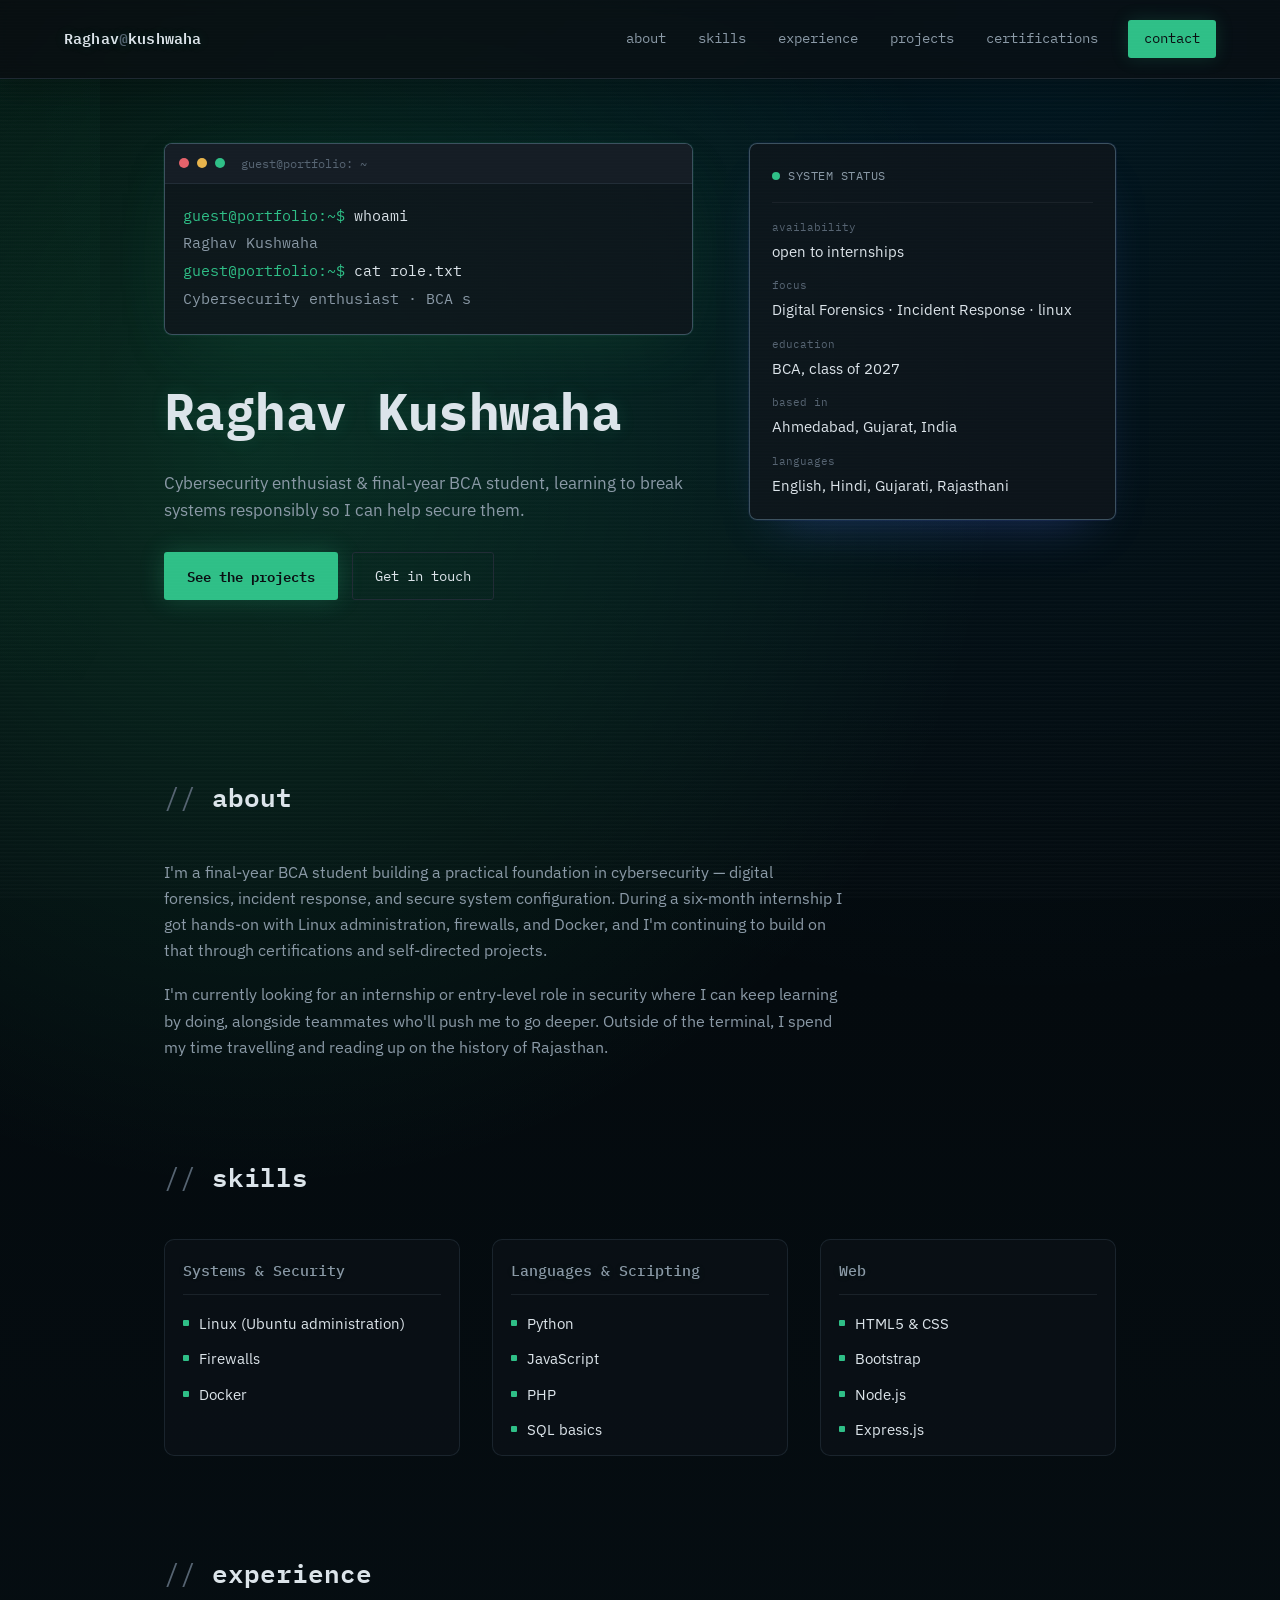
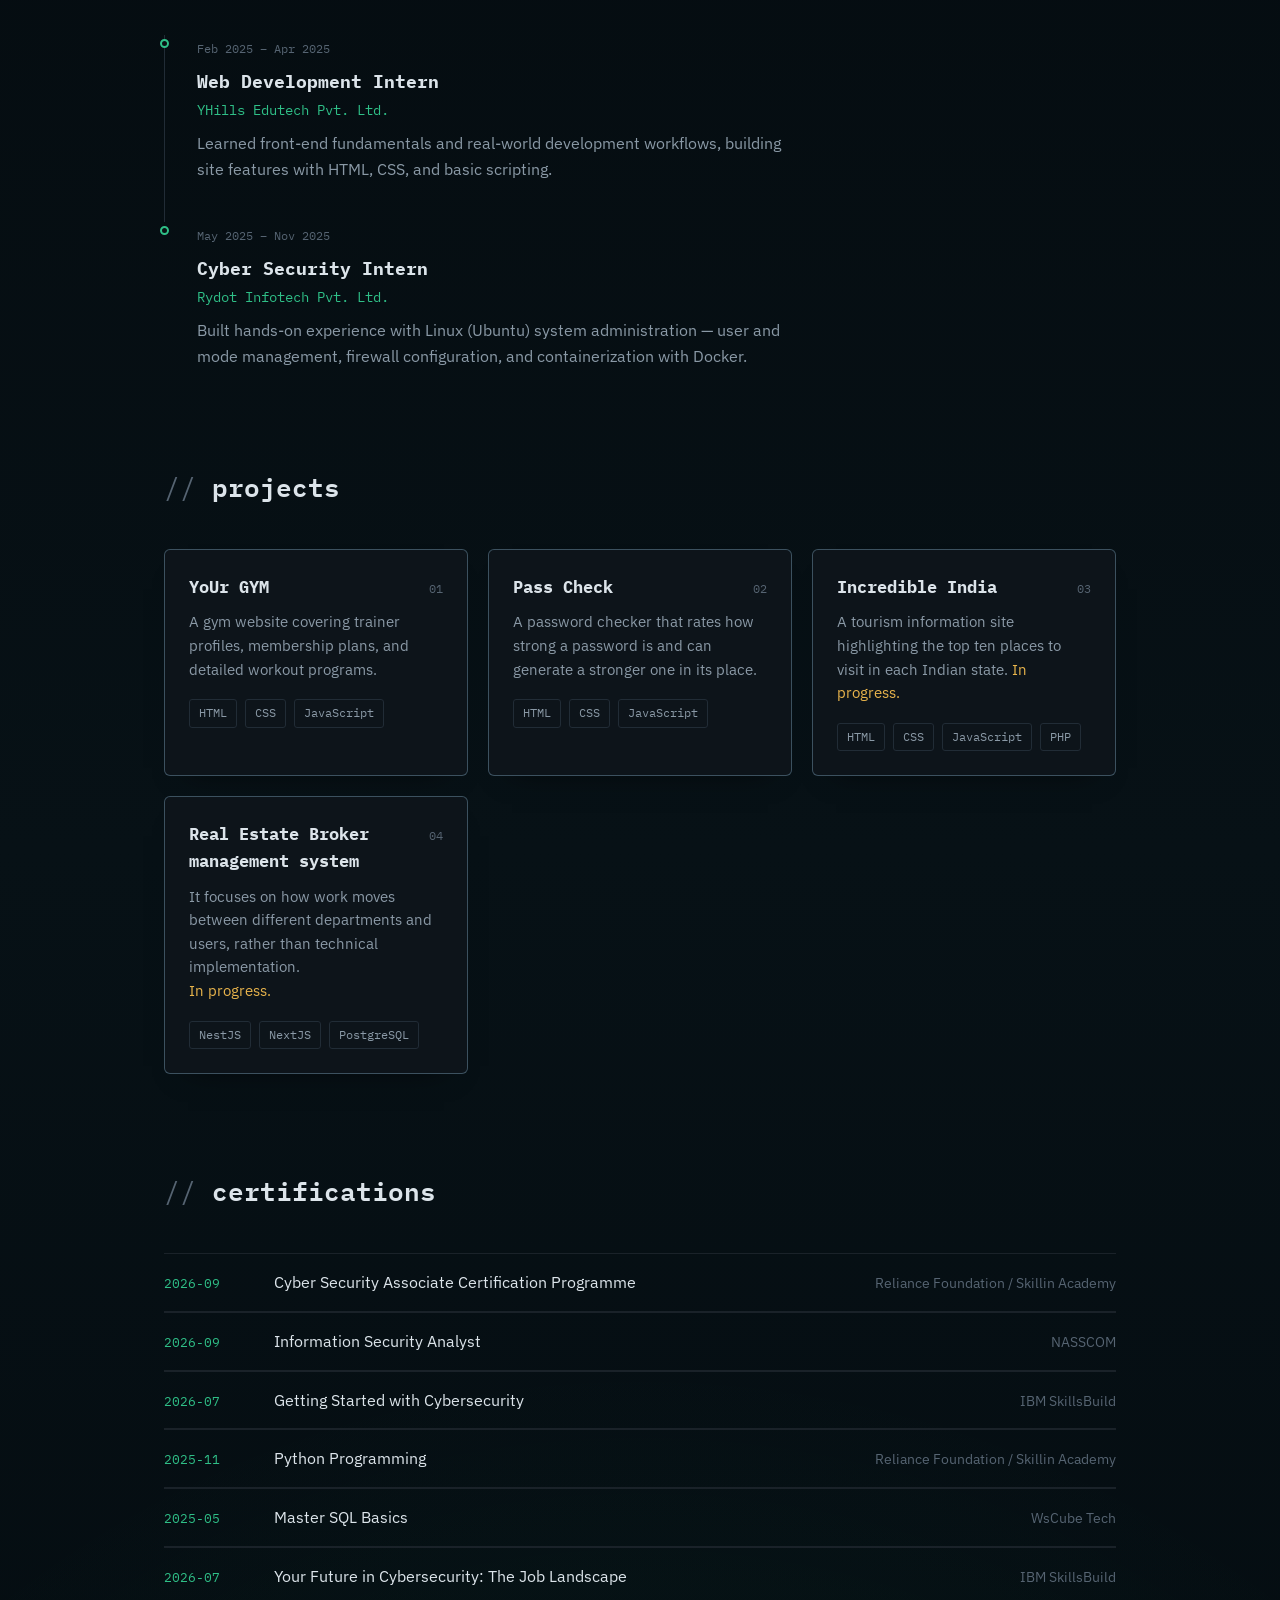
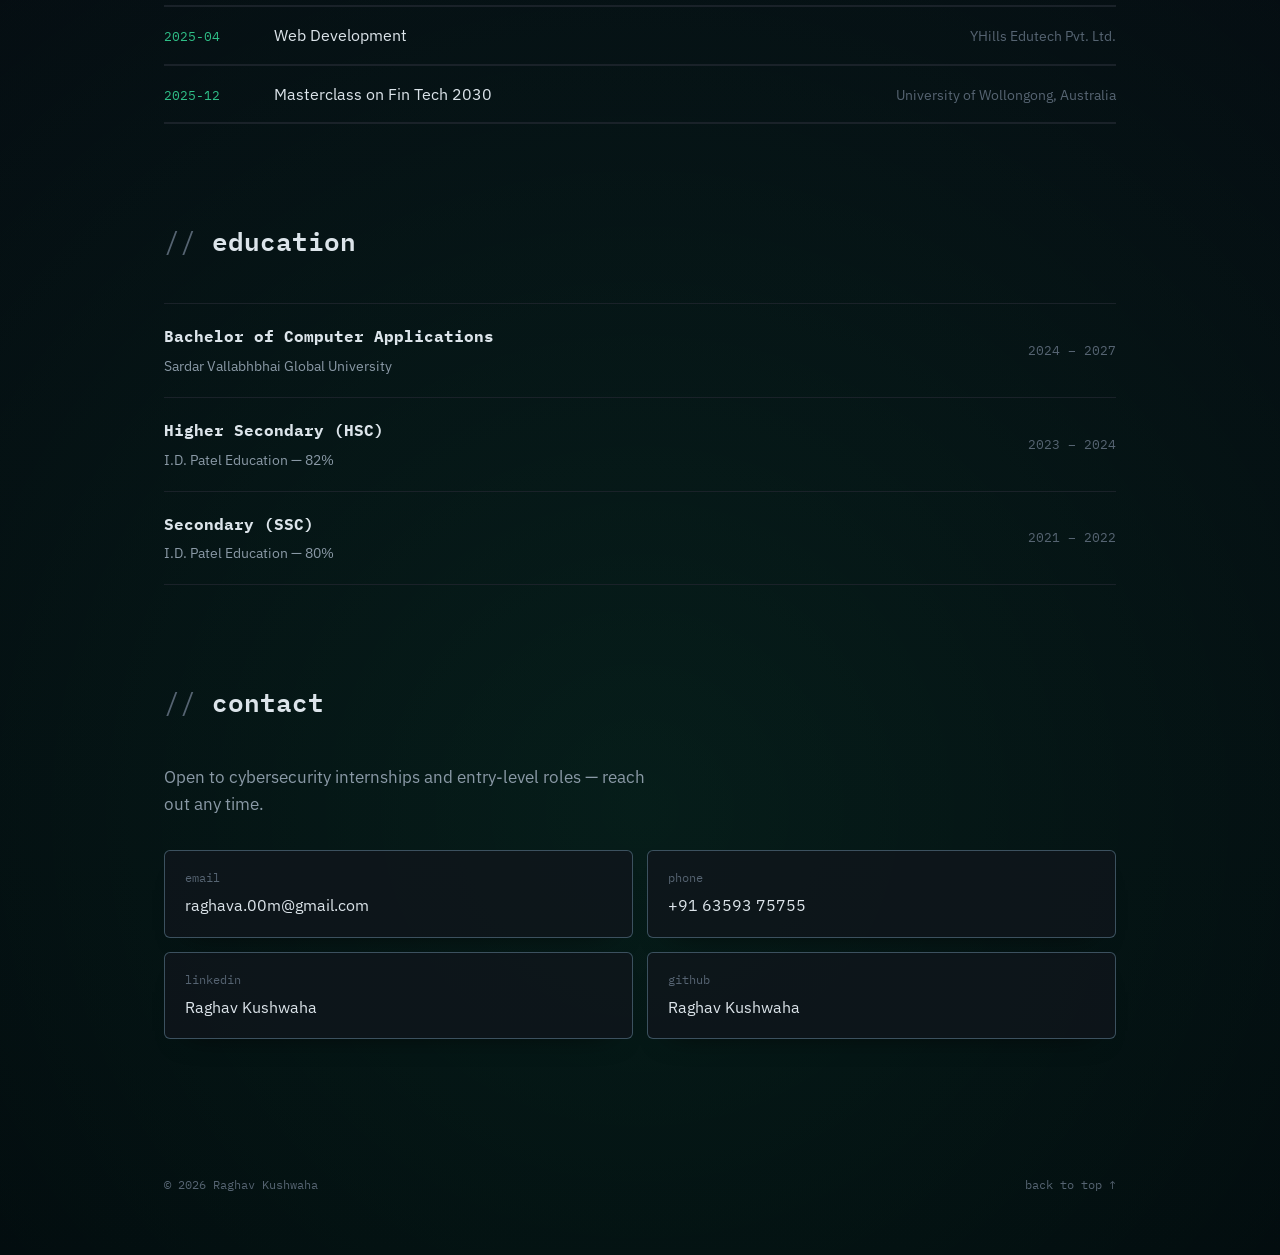
==== index.html @ d6822f8e "Initial portfolio  upload" ====
<!DOCTYPE html>
<html lang="en">

<head>
  <meta charset="UTF-8">
  <meta name="viewport" content="width=device-width, initial-scale=1.0">
  <title>Raghav Kushwaha — Cybersecurity Enthusiast</title>
  <meta name="description"
    content="Portfolio of Raghav Kushwaha, final-year BCA student focused on ethical hacking and security testing.">
  <link rel="preconnect" href="https://fonts.googleapis.com">
  <link
    href="https://fonts.googleapis.com/css2?family=IBM+Plex+Mono:wght@400;500;600;700&family=IBM+Plex+Sans:wght@400;500;600;700&display=swap"
    rel="stylesheet">
  <link rel="stylesheet" href="style.css">
</head>

<body>

  <div class="grain" aria-hidden="true"></div>

  <header class="nav" id="top">
    <a class="nav__mark" href="#">Raghav<span class="dim">@</span>kushwaha</a>
    <nav class="nav__links">
      <a href="#about">about</a>
      <a href="#skills">skills</a>
      <a href="#experience">experience</a>
      <a href="#projects">projects</a>
      <a href="#certs">certifications</a>
      <a href="#contact" class="nav__cta">contact</a>
    </nav>
    <button class="nav__toggle" id="navToggle" aria-label="Toggle menu" aria-expanded="false">
      <span></span><span></span><span></span>
    </button>
  </header>

  <main>

    <!-- HERO -->
    <section class="hero" id="home">
      <div class="hero__inner">
        <div class="hero__left">
          <div class="terminal" id="terminal">
            <div class="terminal__bar">
              <span class="dot dot--r"></span><span class="dot dot--y"></span><span class="dot dot--g"></span>
              <span class="terminal__title">guest@portfolio: ~</span>
            </div>
            <div class="terminal__body" id="terminalBody" aria-live="polite"></div>
          </div>

          <h1 class="hero__name">Raghav Kushwaha</h1>
          <p class="hero__role">Cybersecurity enthusiast &amp; final-year BCA student, learning to break systems
            responsibly so I can help secure them.</p>

          <div class="hero__actions">
            <a href="#projects" class="btn btn--primary">See the projects</a>
            <a href="#contact" class="btn btn--ghost">Get in touch</a>
          </div>
        </div>

        <aside class="status" aria-label="Quick status">
          <div class="status__row status__row--head">
            <span class="pulse" aria-hidden="true"></span> SYSTEM STATUS
          </div>
          <dl class="status__list">
            <div>
              <dt>availability</dt>
              <dd>open to internships</dd>
            </div>
            <div>
              <dt>focus</dt>
              <dd>Digital Forensics · Incident Response · linux</dd>
            </div>
            <div>
              <dt>education</dt>
              <dd>BCA, class of 2027</dd>
            </div>
            <div>
              <dt>based in</dt>
              <dd>Ahmedabad, Gujarat, India</dd>
            </div>
            <div>
              <dt>languages</dt>
              <dd>English, Hindi, Gujarati, Rajasthani</dd>
            </div>
          </dl>
        </aside>
      </div>
    </section>

    <!-- ABOUT -->
    <section class="section" id="about">
      <h2 class="section__title"><span class="cmt">// </span>about</h2>
      <div class="section__body about__body">
        <p>I'm a final-year BCA student building a practical foundation in cybersecurity — digital forensics, incident
          response, and secure
          system configuration. During a six-month internship I got hands-on with Linux
          administration, firewalls, and Docker, and I'm continuing to build on that through certifications and
          self-directed projects.</p>
        <p>I'm currently looking for an internship or entry-level role in security where I can keep learning by doing,
          alongside teammates who'll push me to go deeper. Outside of the terminal, I spend my time travelling and
          reading up on the history of Rajasthan.</p>
      </div>
    </section>

    <!-- SKILLS -->
    <section class="section" id="skills">
      <h2 class="section__title"><span class="cmt">// </span>skills</h2>
      <div class="skills__grid">
        <div class="skills__group">
          <h3>Systems &amp; Security</h3>
          <ul class="skills__list">
            <li><span class="tick"></span>Linux (Ubuntu administration)</li>
            <li><span class="tick"></span>Firewalls</li>
            <li><span class="tick"></span>Docker</li>
          </ul>
        </div>
        <div class="skills__group">
          <h3>Languages &amp; Scripting</h3>
          <ul class="skills__list">
            <li><span class="tick"></span>Python</li>
            <li><span class="tick"></span>JavaScript</li>
            <li><span class="tick"></span>PHP</li>
            <li><span class="tick"></span>SQL basics</li>
          </ul>
        </div>
        <div class="skills__group">
          <h3>Web</h3>
          <ul class="skills__list">
            <li><span class="tick"></span>HTML5 &amp; CSS</li>
            <li><span class="tick"></span>Bootstrap</li>
            <li><span class="tick"></span>Node.js</li>
            <li><span class="tick"></span>Express.js</li>
          </ul>
        </div>
      </div>
    </section>

    <!-- EXPERIENCE -->
    <section class="section" id="experience">
      <h2 class="section__title"><span class="cmt">// </span>experience</h2>
      <ol class="timeline">
        <li class="timeline__item">
          <div class="timeline__marker"></div>
          <div class="timeline__content">
            <span class="timeline__date">Feb 2025 – Apr 2025</span>
            <h3><a href="image.html?img=images/web development intern.jpg">Web Development Intern</a></h3>
            <p class="timeline__org">YHills Edutech Pvt. Ltd.</p>
            <p>Learned front-end fundamentals and real-world development workflows, building site features with HTML,
              CSS, and basic scripting.</p>
          </div>
        </li>
        <li class="timeline__item">
          <div class="timeline__marker"></div>
          <div class="timeline__content">
            <span class="timeline__date">May 2025 – Nov 2025</span>
            <h3><a href="image.html?img=images/cyber security intern.jpg">Cyber Security Intern</a></h3>
            <p class="timeline__org">Rydot Infotech Pvt. Ltd.</p>
            <p>Built hands-on experience with Linux (Ubuntu) system administration — user and mode management, firewall
              configuration, and containerization with Docker.</p>
          </div>
        </li>
      </ol>
    </section>

    <!-- PROJECTS -->
    <section class="section" id="projects">
      <h2 class="section__title"><span class="cmt">// </span>projects</h2>
      <div class="projects__grid">

        <article class="project">
          <a href="https://raghavkushwaha.github.io/YoUr-GYM/">
            <div class="project__head">
              <h3>YoUr GYM</h3>
              <span class="project__index">01</span>
            </div>
            <p>A gym website covering trainer profiles, membership plans, and detailed workout programs.</p>
            <ul class="stack">
              <li>HTML</li>
              <li>CSS</li>
              <li>JavaScript</li>
            </ul>
          </a>
        </article>

        <article class="project">
          <a href="https://raghavkushwaha.github.io/PassWord_Checkers/">
            <div class="project__head">
              <h3>Pass Check</h3>
              <span class="project__index">02</span>
            </div>
            <p>A password checker that rates how strong a password is and can generate a stronger one in its place.</p>
            <ul class="stack">
              <li>HTML</li>
              <li>CSS</li>
              <li>JavaScript</li>
            </ul>
          </a>
        </article>

        <article class="project">
          <div class="project__head">
            <h3>Incredible India</h3>
            <span class="project__index">03</span>
          </div>
          <p>A tourism information site highlighting the top ten places to visit in each Indian state. <span
              class="wip">In progress.</span></p>
          <ul class="stack">
            <li>HTML</li>
            <li>CSS</li>
            <li>JavaScript</li>
            <li>PHP</li>
          </ul>
        </article>

        <article class="project">
          <div class="project__head">
            <h3>Real Estate Broker management system</h3>
            <span class="project__index">04</span>
          </div>
          <p>It focuses on how work moves between different departments and users, rather than technical implementation.
            <span class="wip"><br>In progress.</span>
          </p>
          <ul class="stack">
            <li>NestJS</li>
            <li>NextJS</li>
            <li>PostgreSQL</li>
          </ul>
        </article>

      </div>
    </section>

    <!-- CERTIFICATIONS -->
    <section class="section" id="certs">
      <h2 class="section__title"><span class="cmt">// </span>certifications</h2>
      <div class="log">
        <div class="log__row">
          <span class="log__date">2026-09</span>
          <span class="log__name"><a href="image.html?img=images/Cyber Security Associate Certification Programme.jpg">
              Cyber Security Associate Certification Programme</a></span>
          <span class="log__org">Reliance Foundation / Skillin Academy</span>
        </div>
        <div class="log__row">
          <span class="log__date">2026-09</span>
          <span class="log__name"><a href="image.html?img=images/Information Security Analyst.jpg">
              Information Security Analyst</a></span>
          <span class="log__org">NASSCOM</span>
        </div>
        <div class="log__row">
          <span class="log__date">2026-07</span>
          <span class="log__name"><a href="image.html?img=images/Getting Started with Cybersecurity.jpg">
              Getting Started with Cybersecurity</a></span>
          <span class="log__org">IBM SkillsBuild</span>
        </div>
        <div class="log__row">
          <span class="log__date">2025-11</span>
          <span class="log__name"><a href="image.html?img=images/Python Programming.jpg">
              Python Programming</a></span>
          <span class="log__org">Reliance Foundation / Skillin Academy</span>
        </div>
        <div class="log__row">
          <span class="log__date">2025-05</span>
          <span class="log__name"><a href="image.html?img=images/Master SQL Basics.jpg">
              Master SQL Basics</a></span>
          <span class="log__org">WsCube Tech</span>
        </div>
        <div class="log__row">
          <span class="log__date">2026-07</span>
          <span class="log__name"><a href="image.html?img=images/Your Future in Cybersecurity: The Job Landscape.jpg">
              Your Future in Cybersecurity: The Job Landscape</a></span>
          <span class="log__org">IBM SkillsBuild</span>
        </div>
        <div class="log__row">
          <span class="log__date">2025-04</span>
          <span class="log__name"><a href="image.html?img=images/Web Development.jpg">
              Web Development</a></span>
          <span class="log__org">YHills Edutech Pvt. Ltd.</span>
        </div>
        <div class="log__row">
          <span class="log__date">2025-12</span>
          <span class="log__name"><a href="image.html?img=images/Masterclass on Fin Tech 2030.jpg" target="_blank">
              Masterclass on Fin Tech 2030</a></span>
          <span class="log__org">University of Wollongong, Australia</span>
        </div>
      </div>
    </section>

    <!-- EDUCATION -->
    <section class="section" id="education">
      <h2 class="section__title"><span class="cmt">// </span>education</h2>
      <div class="edu">
        <div class="edu__row">
          <div>
            <h3>Bachelor of Computer Applications</h3>
            <p class="edu__org">Sardar Vallabhbhai Global University</p>
          </div>
          <span class="edu__date">2024 – 2027</span>
        </div>
        <div class="edu__row">
          <div>
            <h3>Higher Secondary (HSC)</h3>
            <p class="edu__org">I.D. Patel Education — 82%</p>
          </div>
          <span class="edu__date">2023 – 2024</span>
        </div>
        <div class="edu__row">
          <div>
            <h3>Secondary (SSC)</h3>
            <p class="edu__org">I.D. Patel Education — 80%</p>
          </div>
          <span class="edu__date">2021 – 2022</span>
        </div>
      </div>
    </section>

    <!-- CONTACT -->
    <section class="section contact" id="contact">
      <h2 class="section__title"><span class="cmt">// </span>contact</h2>
      <div class="contact__inner">
        <p class="contact__lead">Open to cybersecurity internships and entry-level roles — reach out any time.</p>
        <div class="contact__grid">
          <a class="contact__card" href="mailto:raghava.00m@gmail.com">
            <span class="contact__label">email</span>
            <span class="contact__value">raghava.00m@gmail.com</span>
          </a>
          <a class="contact__card" href="tel:+916359375755">
            <span class="contact__label">phone</span>
            <span class="contact__value">+91 63593 75755</span>
          </a>
          <a class="contact__card" href="https://www.linkedin.com/in/raghav-kushwaha-417002342/"
            data-placeholder="linkedin">
            <span class="contact__label">linkedin</span>
            <span class="contact__value">Raghav Kushwaha</span>
          </a>
          <a class="contact__card" href="https://github.com/RaghavKushwaha" data-placeholder="github">
            <span class="contact__label">github</span>
            <span class="contact__value">Raghav Kushwaha</span>
          </a>
        </div>
      </div>
    </section>

  </main>

  <footer class="footer">
    <span>© 2026 Raghav Kushwaha</span>
    <a href="#">back to top ↑</a>
  </footer>

  <script src="script.js"></script>
</body>

</html>
---- style.css ----
/* ============ tokens ============ */
:root{
  --ink: #0A0E12;
  --surface: #10161C;
  --surface-2: #151D25;
  --line: #212C36;
  --line-soft: #1A2229;
  --text: #DCE4EA;
  --text-dim: #8A99A6;
  --text-faint: #566472;
  --green: #2FBF87;
  --green-dim: #1D7A57;
  --amber: #E8B44C;
  --red: #E5626B;

  --mono: 'IBM Plex Mono', ui-monospace, SFMono-Regular, Menlo, monospace;
  --sans: 'IBM Plex Sans', -apple-system, BlinkMacSystemFont, 'Segoe UI', sans-serif;

  --maxw: 1080px;
}

*{ box-sizing: border-box; }
html{ scroll-behavior: smooth; }

@media (prefers-reduced-motion: reduce){
  html{ scroll-behavior: auto; }
  *{ animation-duration: 0.001ms !important; animation-iteration-count: 1 !important; transition-duration: 0.001ms !important; }
}

body{
  margin:0;
  min-height: 100vh;
  position: relative;
  background:
    radial-gradient(circle at 20% 10%, rgba(40, 255, 160, 0.15), transparent 18%),
    radial-gradient(circle at 80% 0%, rgba(0, 180, 255, 0.10), transparent 22%),
    radial-gradient(circle at 50% 90%, rgba(40, 255, 160, 0.08), transparent 26%),
    linear-gradient(180deg, #010507 0%, #040a0e 22%, #071116 55%, #02080c 100%);
  color: var(--text);
  font-family: var(--sans);
  font-size: 16px;
  line-height: 1.6;
  -webkit-font-smoothing: antialiased;
  overflow-x: hidden;
}

body::before{
  content: "";
  position: fixed;
  inset: 0;
  /* background:
    linear-gradient(rgba(47, 191, 135, 0.06) 1px, transparent 1px),
    linear-gradient(90deg, rgba(47, 191, 135, 0.06) 1px, transparent 1px),
    radial-gradient(circle at center, rgba(47,191,135,0.12), transparent 55%);
  background-size: 32px 32px, 32px 32px, 100% 100%;
  mask-image: radial-gradient(circle at center, black 20%, transparent 80%); */
  pointer-events: none;
  z-index: 0;
  animation: gridDrift 18s linear infinite;
}

body::after{
  content: "";
  position: fixed;
  inset: 0;
  background:
    repeating-linear-gradient(
      180deg,
      rgba(255,255,255,0.02) 0px,
      rgba(255,255,255,0.02) 1px,
      transparent 2px,
      transparent 4px
    );
  mix-blend-mode: screen;
  opacity: 0.7;
  pointer-events: none;
  z-index: 0;
}

::selection {
  background: rgba(47, 191, 135, 0.25);
  color: #f4fff9;
}

a{ color: inherit; text-decoration: none; }

main, header, footer, section {
  position: relative;
  z-index: 1;
}

@keyframes gridDrift {
  0% { transform: translate3d(0, 0, 0); }
  50% { transform: translate3d(0, 12px, 0); }
  100% { transform: translate3d(0, 0, 0); }
}

@keyframes glowPulse {
  0%, 100% { box-shadow: 0 0 0 1px rgba(47, 191, 135, 0.08), 0 20px 70px -30px rgba(47,191,135,0.3), 0 20px 60px -30px rgba(0,0,0,0.7); }
  50% { box-shadow: 0 0 0 1px rgba(47, 191, 135, 0.18), 0 28px 90px -26px rgba(47,191,135,0.42), 0 25px 70px -30px rgba(0,0,0,0.8); }
}

@keyframes floatCard {
  0%, 100% { transform: translateY(0); }
  50% { transform: translateY(-8px); }
}

@keyframes shimmer {
  0% { background-position: -200% 0; }
  100% { background-position: 200% 0; }
}

h1,h2,h3{ margin: 0; font-family: var(--mono); }

.dim{ color: var(--text-faint); }

/* subtle grain / scanline texture */
.grain{
  position: fixed; inset: 0; pointer-events: none; z-index: 999;
  background-image:
    repeating-linear-gradient(180deg, rgba(255,255,255,0.012) 0px, rgba(255,255,255,0.012) 1px, transparent 1px, transparent 3px);
  mix-blend-mode: overlay;
}

/* ============ nav ============ */
.nav{
  position: sticky; top: 0; z-index: 100;
  display: flex; align-items: center; justify-content: space-between;
  padding: 20px clamp(20px, 5vw, 64px);
  background: rgba(10, 14, 18, 0.72);
  backdrop-filter: blur(8px);
  border-bottom: 1px solid rgba(33, 44, 54, 0.9);
  box-shadow: 0 14px 30px rgba(0,0,0,0.18);
}

.nav__mark {
  position: relative;
  text-shadow: 0 0 12px rgba(47, 191, 135, 0.18);
}
.nav__mark{
  font-family: var(--mono); font-weight: 600; font-size: 0.95rem;
  color: var(--text);
  letter-spacing: 0.01em;
}
.nav__links{ display: flex; align-items: center; gap: 28px; }
.nav__links a{
  font-family: var(--mono); font-size: 0.85rem; color: var(--text-dim);
  padding: 6px 2px; border-bottom: 1px solid transparent;
  position: relative;
  transition: color .2s ease, border-color .2s ease, transform .2s ease, text-shadow .2s ease;
}
.nav__links a::after {
  content: "";
  position: absolute;
  left: 0;
  bottom: -2px;
  width: 100%;
  height: 2px;
  background: linear-gradient(90deg, transparent, var(--green), transparent);
  transform: scaleX(0);
  transform-origin: center;
  transition: transform .25s ease;
}
.nav__links a:hover{
  color: var(--green);
  border-color: var(--green-dim);
  transform: translateY(-1px);
  text-shadow: 0 0 12px rgba(47, 191, 135, 0.3);
}
.nav__links a:hover::after { transform: scaleX(1); }
.nav__cta{
  color: var(--ink) !important;
  background: var(--green);
  padding: 8px 16px !important;
  border-radius: 3px;
  border-bottom: none !important;
  box-shadow: 0 0 18px rgba(47, 191, 135, 0.18);
  transition: transform .2s ease, box-shadow .2s ease, background .2s ease;
}
.nav__cta:hover{ background: #3fd89b; color: var(--ink) !important; transform: translateY(-2px); box-shadow: 0 0 22px rgba(47, 191, 135, 0.35); }

.nav__toggle{ display:none; background:none; border:none; cursor:pointer; padding:8px; flex-direction:column; gap:5px; }
.nav__toggle span{ width:22px; height:2px; background: var(--text); display:block; }

/* ============ layout helpers ============ */
.section{
  max-width: var(--maxw);
  margin: 0 auto;
  padding: 96px clamp(20px, 5vw, 64px) 0;
}
.section:last-of-type{ padding-bottom: 96px; }

.section__title{
  font-size: 1.6rem;
  font-weight: 600;
  margin-bottom: 40px;
  color: var(--text);
}
.cmt{ color: var(--text-faint); font-weight: 400; }

/* ============ hero ============ */
.hero{
  max-width: var(--maxw);
  margin: 0 auto;
  padding: 64px clamp(20px, 5vw, 64px) 80px;
}
.hero__inner{
  display: grid;
  grid-template-columns: 1.3fr 0.9fr;
  gap: 56px;
  align-items: start;
}

.terminal{
  background: rgba(16, 22, 28, 0.8);
  border: 1px solid rgba(66, 88, 104, 0.9);
  border-radius: 8px;
  overflow: hidden;
  margin-bottom: 36px;
  box-shadow: 0 0 0 1px rgba(47, 191, 135, 0.08), 0 20px 70px -30px rgba(47,191,135,0.3), 0 20px 60px -30px rgba(0,0,0,0.7);
  animation: glowPulse 5s ease-in-out infinite;
}

.terminal::before {
  content: "";
  position: absolute;
  inset: 0;
  background: linear-gradient(120deg, transparent 0%, rgba(47, 191, 135, 0.08) 50%, transparent 100%);
  transform: translateX(-100%);
  animation: shimmer 7s linear infinite;
  pointer-events: none;
}
.terminal__bar{
  display: flex; align-items: center; gap: 8px;
  padding: 10px 14px;
  background: var(--surface-2);
  border-bottom: 1px solid var(--line);
}
.dot{ width:10px; height:10px; border-radius:50%; display:inline-block; }
.dot--r{ background:#E5626B; } .dot--y{ background:#E8B44C; } .dot--g{ background:#2FBF87; }
.terminal__title{ margin-left: 8px; font-family: var(--mono); font-size: 0.75rem; color: var(--text-faint); }
.terminal__body{
  font-family: var(--mono);
  font-size: 0.92rem;
  padding: 20px 18px;
  min-height: 148px;
  color: var(--text);
}
.term-line{ white-space: pre-wrap; word-break: break-word; margin: 0 0 4px; }
.term-prompt{ color: var(--green); }
.term-out{ color: var(--text-dim); }
.cursor{
  display: inline-block; width: 8px; height: 1em; background: var(--green);
  vertical-align: text-bottom; animation: blink 1s step-end infinite;
}
@keyframes blink{ 50%{ opacity: 0; } }

.hero__name{
  font-size: clamp(2.2rem, 4vw, 3.2rem);
  font-weight: 700;
  letter-spacing: -0.01em;
  margin-bottom: 14px;
  text-shadow: 0 0 18px rgba(47, 191, 135, 0.14);
}
.hero__role{
  color: var(--text-dim);
  max-width: 52ch;
  font-size: 1.05rem;
  margin-bottom: 28px;
}
.hero__actions{ display: flex; gap: 14px; flex-wrap: wrap; }

.btn{
  font-family: var(--mono);
  font-size: 0.88rem;
  padding: 12px 22px;
  border-radius: 3px;
  border: 1px solid transparent;
  transition: transform .15s ease, background .15s ease, border-color .15s ease, box-shadow .15s ease;
  display: inline-block;
  position: relative;
  overflow: hidden;
}
.btn::before {
  content: "";
  position: absolute;
  inset: 0;
  background: linear-gradient(120deg, transparent 0%, rgba(255,255,255,0.22) 50%, transparent 100%);
  transform: translateX(-120%);
  transition: transform .5s ease;
}
.btn:hover::before { transform: translateX(120%); }
.btn--primary{ background: var(--green); color: var(--ink); font-weight: 600; box-shadow: 0 0 24px rgba(47,191,135,0.24); }
.btn--primary:hover{ background: #3fd89b; transform: translateY(-1px); box-shadow: 0 0 30px rgba(47,191,135,0.38); }
.btn--ghost{ border-color: var(--line); color: var(--text); }
.btn--ghost:hover{ border-color: var(--green-dim); color: var(--green); box-shadow: 0 0 18px rgba(47,191,135,0.12); }

.status{
  background: rgba(16, 22, 28, 0.8);
  border: 1px solid rgba(66, 88, 104, 0.9);
  border-radius: 8px;
  padding: 22px;
  align-self: start;
  box-shadow: 0 0 0 1px rgba(88, 104, 255, 0.08), 0 24px 50px -28px rgba(82, 120, 255, 0.35);
  animation: floatCard 7s ease-in-out infinite;
}
.status__row--head{
  font-family: var(--mono); font-size: 0.78rem; letter-spacing: 0.04em;
  color: var(--text-dim);
  display: flex; align-items: center; gap: 8px;
  padding-bottom: 16px; margin-bottom: 16px;
  border-bottom: 1px solid var(--line-soft);
}
.pulse{
  width: 8px; height: 8px; border-radius: 50%; background: var(--green);
  box-shadow: 0 0 0 0 rgba(47,191,135,0.6);
  animation: pulse 2s ease-out infinite;
}
@keyframes pulse{
  0%{ box-shadow: 0 0 0 0 rgba(47,191,135,0.5); }
  70%{ box-shadow: 0 0 0 8px rgba(47,191,135,0); }
  100%{ box-shadow: 0 0 0 0 rgba(47,191,135,0); }
}
.status__list{ margin:0; display: flex; flex-direction: column; gap: 14px; }
.status__list > div{ display: flex; flex-direction: column; gap: 3px; }
.status__list dt{
  font-family: var(--mono); font-size: 0.7rem; color: var(--text-faint);
}
.status__list dd{ margin:0; font-size: 0.92rem; color: var(--text); }

/* ============ about ============ */
.about__body p{
  max-width: 68ch;
  color: var(--text-dim);
  margin: 0 0 18px;
  font-size: 1.02rem;
}
.about__body p:last-child{ margin-bottom: 0; }

/* ============ skills ============ */
.skills__grid{
  display: grid;
  grid-template-columns: repeat(3, 1fr);
  gap: 32px;
}
.skills__group h3{
  font-size: 0.95rem;
  color: var(--text-dim);
  font-weight: 500;
  margin-bottom: 16px;
  padding-bottom: 12px;
  border-bottom: 1px solid var(--line-soft);
  text-shadow: 0 0 12px rgba(47, 191, 135, 0.08);
}

.skills__group {
  background: rgba(16, 22, 28, 0.44);
  border: 1px solid rgba(33, 44, 54, 0.75);
  border-radius: 10px;
  padding: 18px 18px 14px;
  transition: border-color .2s ease, transform .2s ease;
}

.skills__group:hover {
  border-color: rgba(47, 191, 135, 0.5);
  transform: translateY(-2px);
}
.skills__list{ list-style: none; margin: 0; padding: 0; display: flex; flex-direction: column; gap: 11px; }
.skills__list li{ display: flex; align-items: center; gap: 10px; font-size: 0.95rem; }
.tick{
  width: 6px; height: 6px; background: var(--green); border-radius: 1px; flex-shrink: 0;
}

/* ============ timeline ============ */
.timeline{ list-style: none; margin: 0; padding: 0; position: relative; }
.timeline__item{
  position: relative;
  padding-left: 32px;
  padding-bottom: 40px;
  border-left: 1px solid var(--line);
}
.timeline__item:last-child{ padding-bottom: 0; border-left-color: transparent; }
.timeline__marker{
  position: absolute; left: -5px; top: 4px;
  width: 9px; height: 9px; border-radius: 50%;
  background: var(--ink); border: 2px solid var(--green);
}
.timeline__date{
  font-family: var(--mono); font-size: 0.78rem; color: var(--text-faint);
}
.timeline__content h3{ font-size: 1.15rem; margin: 6px 0 2px; }
.timeline__org{ color: var(--green); font-size: 0.9rem; margin: 0 0 10px; font-family: var(--mono); }
.timeline__content p:not(.timeline__org){ color: var(--text-dim); max-width: 60ch; margin: 0; }

/* ============ projects ============ */
.projects__grid{
  display: grid;
  grid-template-columns: repeat(3, 1fr);
  gap: 20px;
}
.project{
  background: rgba(16, 22, 28, 0.8);
  border: 1px solid rgba(66, 88, 104, 0.9);
  border-radius: 6px;
  padding: 24px;
  display: flex; flex-direction: column;
  transition: border-color .15s ease, box-shadow .15s ease, transform .15s ease;
  box-shadow: 0 16px 30px -24px rgba(0,0,0,0.8);
  position: relative;
  overflow: hidden;
}
.project::before {
  content: "";
  position: absolute;
  inset: 0;
  background: linear-gradient(135deg, rgba(47,191,135,0.05), transparent 55%);
  opacity: 0;
  transition: opacity .2s ease;
  pointer-events: none;
}
.project:hover::before { opacity: 1; }
.project:hover{ border-color: var(--green-dim); box-shadow: 0 0 0 1px rgba(47,191,135,0.12), 0 22px 45px -26px rgba(47,191,135,0.32); transform: translateY(-2px); }
.project__head{ display: flex; justify-content: space-between; align-items: baseline; margin-bottom: 10px; }
.project__head h3{ font-size: 1.05rem; }
.project__index{ font-family: var(--mono); font-size: 0.78rem; color: var(--text-faint); }
.project p{ color: var(--text-dim); font-size: 0.92rem; margin: 0 0 18px; flex-grow: 1; }
.wip{ color: var(--amber); }
.stack{ list-style: none; display: flex; flex-wrap: wrap; gap: 8px; margin: 0; padding: 0; }
.stack li{
  font-family: var(--mono); font-size: 0.72rem; color: var(--text-dim);
  border: 1px solid var(--line); padding: 4px 9px; border-radius: 3px;
}

/* ============ certifications (log) ============ */
.log{ border-top: 1px solid var(--line-soft); }
.log__row{
  display: grid;
  grid-template-columns: 90px 1fr auto;
  gap: 20px;
  padding: 16px 0;
  border-bottom: 2px solid var(--line-soft);
  align-items: baseline;
}
.log__date{ font-family: var(--mono); font-size: 0.8rem; color: var(--green); }
.log__name{ font-size: 0.97rem; color: var(--text); }
.log__org{ font-size: 0.85rem; color: var(--text-faint); text-align: right; }

/* ============ education ============ */
.edu{ border-top: 1px solid var(--line-soft); }
.edu__row{
  display: flex; justify-content: space-between; align-items: center;
  padding: 20px 0; border-bottom: 1px solid var(--line-soft); gap: 20px;
}
.edu__row h3{ font-size: 1rem; margin-bottom: 4px; }
.edu__org{ color: var(--text-dim); font-size: 0.9rem; margin: 0; }
.edu__date{ font-family: var(--mono); font-size: 0.82rem; color: var(--text-faint); white-space: nowrap; }

/* ============ contact ============ */
.contact__inner{ text-align: left; }
.contact__lead{ color: var(--text-dim); max-width: 50ch; margin-bottom: 32px; font-size: 1.05rem; }
.contact__grid{
  display: grid;
  grid-template-columns: repeat(2, 1fr);
  gap: 14px;
}
.contact__card{
  background: rgba(16, 22, 28, 0.8);
  border: 1px solid rgba(66, 88, 104, 0.9);
  border-radius: 6px;
  padding: 18px 20px;
  display: flex; flex-direction: column; gap: 6px;
  transition: border-color .15s ease, transform .15s ease, box-shadow .15s ease;
  box-shadow: 0 16px 30px -24px rgba(0,0,0,0.8);
  position: relative;
  overflow: hidden;
}
.contact__card::before {
  content: "";
  position: absolute;
  inset: 0;
  background: linear-gradient(120deg, transparent 0%, rgba(47,191,135,0.05) 50%, transparent 100%);
  transform: translateX(-100%);
  transition: transform .5s ease;
  pointer-events: none;
}
.contact__card:hover::before { transform: translateX(120%); }
.contact__card:hover{ border-color: var(--green-dim); transform: translateY(-2px); box-shadow: 0 0 0 1px rgba(47,191,135,0.12), 0 18px 35px -24px rgba(47,191,135,0.28); }
.contact__label{ font-family: var(--mono); font-size: 0.72rem; color: var(--text-faint); }
.contact__value{ font-size: 0.98rem; color: var(--text); word-break: break-word; }

/* ============ footer ============ */
.footer{
  max-width: var(--maxw);
  margin: 0 auto;
  padding: 40px clamp(20px, 5vw, 64px) 60px;
  display: flex; justify-content: space-between; align-items: center;
  color: var(--text-faint);
  font-family: var(--mono);
  font-size: 0.78rem;
}
.footer a:hover{ color: var(--green); }

/* ============ focus ============ */
a:focus-visible, button:focus-visible{
  outline: 2px solid var(--green);
  outline-offset: 2px;
}

/* ============ responsive ============ */
@media (max-width: 860px){
  .hero__inner{ grid-template-columns: 1fr; }
  .skills__grid{ grid-template-columns: 1fr; }
  .projects__grid{ grid-template-columns: 1fr; }
  .log__row{ grid-template-columns: 1fr; gap: 4px; }
  .log__org{ text-align: left; }

  .terminal,
  .status,
  .project,
  .contact__card,
  .skills__group{
    animation-duration: 0.001ms !important;
    animation-iteration-count: 1 !important;
    transition-duration: 0.15s !important;
  }

  .nav__links a,
  .btn,
  .project,
  .contact__card,
  .skills__group {
    transform: none !important;
  }
}

@media (max-width: 700px){
  .nav__links{
    position: fixed; top: 68px; right: 0; left: 0;
    background: var(--surface);
    border-bottom: 1px solid var(--line);
    flex-direction: column; align-items: flex-start; gap: 0;
    padding: 8px clamp(20px,5vw,64px) 16px;
    transform: translateY(-8px);
    opacity: 0; visibility: hidden;
    transition: opacity .18s ease, transform .18s ease, visibility .18s ease;
  }
  .nav__links.is-open{ opacity: 1; visibility: visible; transform: translateY(0); }
  .nav__links a{ width: 100%; padding: 12px 0; border-bottom: 1px solid var(--line-soft) !important; }
  .nav__cta{ margin-top: 8px; text-align: center; }
  .nav__toggle{ display: flex; }
  .contact__grid{ grid-template-columns: 1fr; }
  .edu__row{ flex-direction: column; align-items: flex-start; gap: 6px; }

  .terminal::before,
  .btn::before,
  .contact__card::before,
  .project::before {
    animation: none;
    transform: none;
    opacity: 0.35;
  }

  .hero__name,
  .nav__mark {
    text-shadow: none;
  }
}
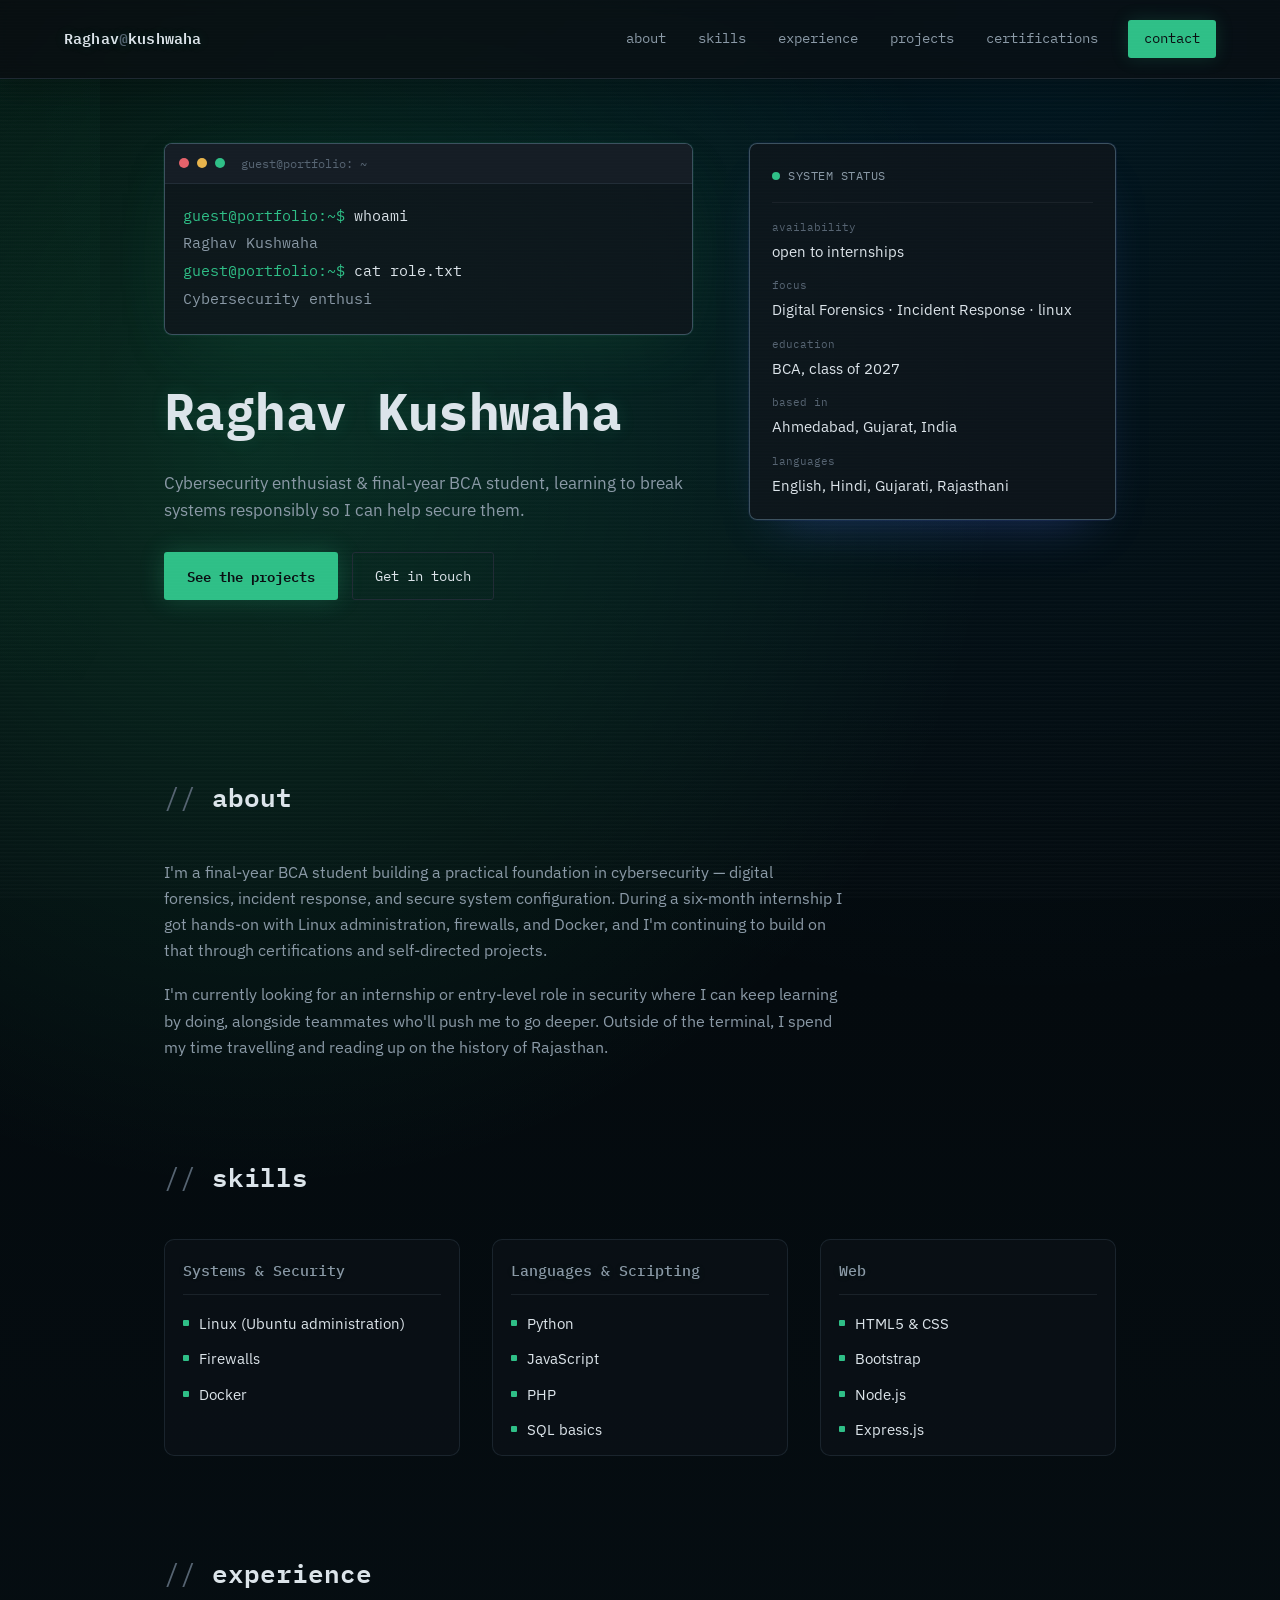
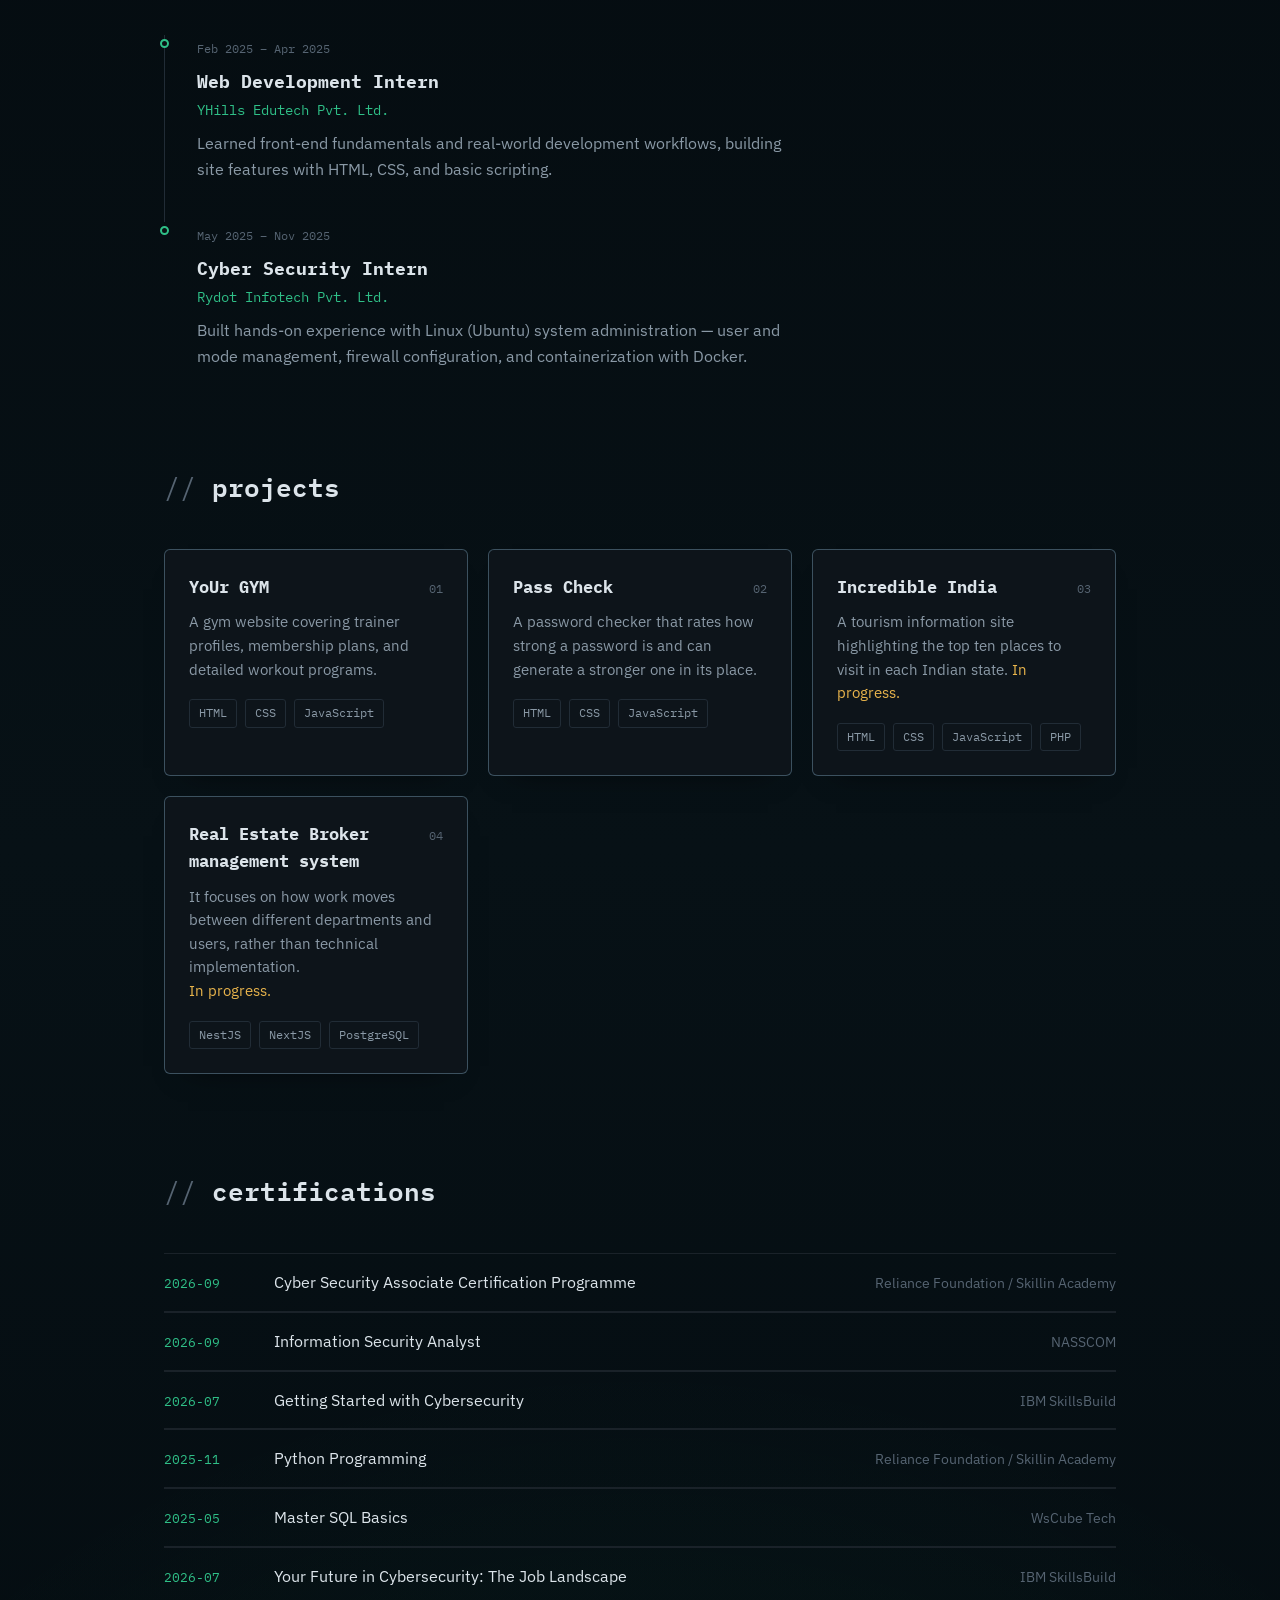
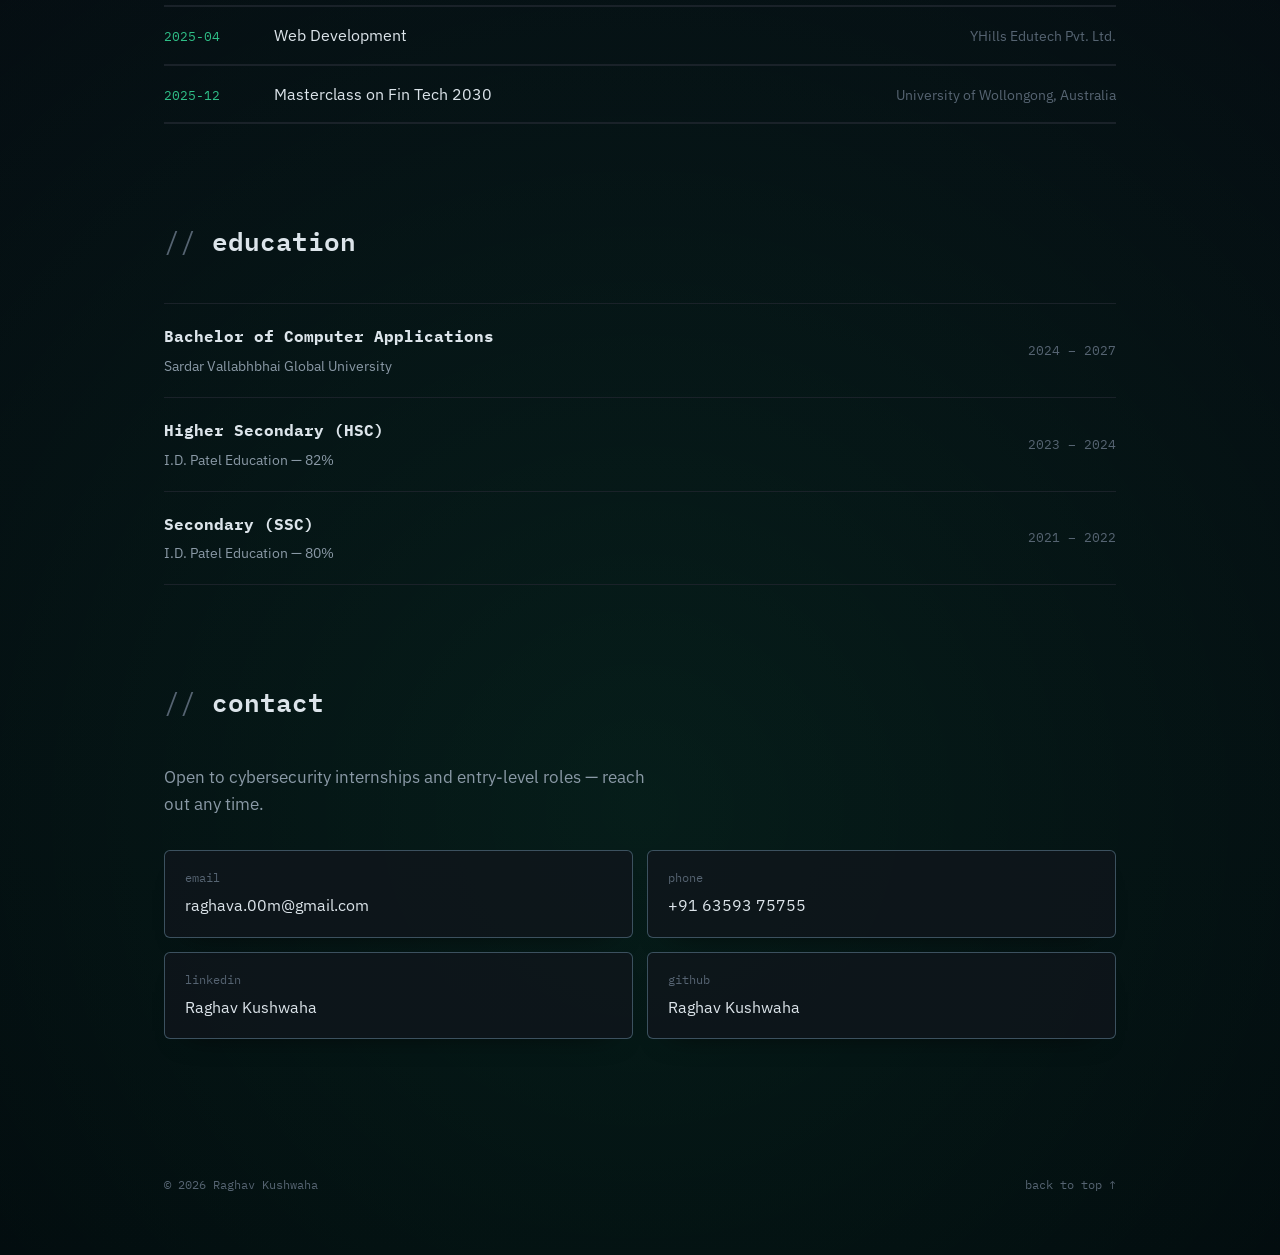
==== commit f6b2e036: "Added property search feature" ====
--- a/index.html
+++ b/index.html
@@ -4,9 +4,22 @@
 <head>
   <meta charset="UTF-8">
   <meta name="viewport" content="width=device-width, initial-scale=1.0">
-  <title>Raghav Kushwaha — Cybersecurity Enthusiast</title>
+  <title>Raghav Kushwaha | Cybersecurity Portfolio</title>
   <meta name="description"
-    content="Portfolio of Raghav Kushwaha, final-year BCA student focused on ethical hacking and security testing.">
+    content="Raghav Kushwaha's cybersecurity portfolio: a BCA student focused on digital forensics, incident response, Linux, and secure web development.">
+  <meta name="author" content="Raghav Kushwaha">
+  <meta name="robots" content="index, follow">
+  <link rel="canonical" href="https://raghavkushwaha.github.io/portfolio/">
+  <meta property="og:type" content="website">
+  <meta property="og:title" content="Raghav Kushwaha | Cybersecurity Portfolio">
+  <meta property="og:description"
+    content="Cybersecurity portfolio of Raghav Kushwaha, a BCA student focused on digital forensics, incident response, and secure systems.">
+  <meta property="og:url" content="https://raghavkushwaha.github.io/portfolio/">
+  <meta property="og:site_name" content="Raghav Kushwaha Portfolio">
+  <meta name="twitter:card" content="summary">
+  <meta name="twitter:title" content="Raghav Kushwaha | Cybersecurity Portfolio">
+  <meta name="twitter:description"
+    content="Cybersecurity portfolio of Raghav Kushwaha, a BCA student focused on digital forensics, incident response, and secure systems.">
   <link rel="preconnect" href="https://fonts.googleapis.com">
   <link
     href="https://fonts.googleapis.com/css2?family=IBM+Plex+Mono:wght@400;500;600;700&family=IBM+Plex+Sans:wght@400;500;600;700&display=swap"
@@ -19,8 +32,8 @@
   <div class="grain" aria-hidden="true"></div>
 
   <header class="nav" id="top">
-    <a class="nav__mark" href="#">Raghav<span class="dim">@</span>kushwaha</a>
-    <nav class="nav__links">
+    <a class="nav__mark" href="#" aria-label="Raghav Kushwaha home">Raghav<span class="dim">@</span>kushwaha</a>
+    <nav class="nav__links" aria-label="Primary navigation">
       <a href="#about">about</a>
       <a href="#skills">skills</a>
       <a href="#experience">experience</a>
@@ -143,7 +156,7 @@
           <div class="timeline__marker"></div>
           <div class="timeline__content">
             <span class="timeline__date">Feb 2025 – Apr 2025</span>
-            <h3><a href="image.html?img=images/web development intern.jpg">Web Development Intern</a></h3>
+            <h3><a href="image.html?img=images/Web%20Development%20Intern.jpg">Web Development Intern</a></h3>
             <p class="timeline__org">YHills Edutech Pvt. Ltd.</p>
             <p>Learned front-end fundamentals and real-world development workflows, building site features with HTML,
               CSS, and basic scripting.</p>
@@ -153,7 +166,7 @@
           <div class="timeline__marker"></div>
           <div class="timeline__content">
             <span class="timeline__date">May 2025 – Nov 2025</span>
-            <h3><a href="image.html?img=images/cyber security intern.jpg">Cyber Security Intern</a></h3>
+            <h3><a href="image.html?img=images/Cyber%20Security%20Intern.jpg">Cyber Security Intern</a></h3>
             <p class="timeline__org">Rydot Infotech Pvt. Ltd.</p>
             <p>Built hands-on experience with Linux (Ubuntu) system administration — user and mode management, firewall
               configuration, and containerization with Docker.</p>
@@ -168,7 +181,7 @@
       <div class="projects__grid">
 
         <article class="project">
-          <a href="https://raghavkushwaha.github.io/YoUr-GYM/">
+          <a href="https://raghavkushwaha.github.io/YoUr-GYM/" target="_blank" rel="noopener noreferrer">
             <div class="project__head">
               <h3>YoUr GYM</h3>
               <span class="project__index">01</span>
@@ -183,7 +196,7 @@
         </article>
 
         <article class="project">
-          <a href="https://raghavkushwaha.github.io/PassWord_Checkers/">
+          <a href="https://raghavkushwaha.github.io/PassWord_Checkers/" target="_blank" rel="noopener noreferrer">
             <div class="project__head">
               <h3>Pass Check</h3>
               <span class="project__index">02</span>
@@ -236,49 +249,52 @@
       <div class="log">
         <div class="log__row">
           <span class="log__date">2026-09</span>
-          <span class="log__name"><a href="image.html?img=images/Cyber Security Associate Certification Programme.jpg">
+          <span class="log__name"><a
+              href="image.html?img=images/Cyber%20Security%20Associate%20Certification%20Programme.jpg">
               Cyber Security Associate Certification Programme</a></span>
           <span class="log__org">Reliance Foundation / Skillin Academy</span>
         </div>
         <div class="log__row">
           <span class="log__date">2026-09</span>
-          <span class="log__name"><a href="image.html?img=images/Information Security Analyst.jpg">
+          <span class="log__name"><a href="image.html?img=images/Information%20Security%20Analyst.jpg">
               Information Security Analyst</a></span>
           <span class="log__org">NASSCOM</span>
         </div>
         <div class="log__row">
           <span class="log__date">2026-07</span>
-          <span class="log__name"><a href="image.html?img=images/Getting Started with Cybersecurity.jpg">
+          <span class="log__name"><a href="image.html?img=images/Getting%20Started%20with%20Cybersecurity.jpg">
               Getting Started with Cybersecurity</a></span>
           <span class="log__org">IBM SkillsBuild</span>
         </div>
         <div class="log__row">
           <span class="log__date">2025-11</span>
-          <span class="log__name"><a href="image.html?img=images/Python Programming.jpg">
+          <span class="log__name"><a href="image.html?img=images/Python%20Programming.jpg">
               Python Programming</a></span>
           <span class="log__org">Reliance Foundation / Skillin Academy</span>
         </div>
         <div class="log__row">
           <span class="log__date">2025-05</span>
-          <span class="log__name"><a href="image.html?img=images/Master SQL Basics.jpg">
+          <span class="log__name"><a href="image.html?img=images/Master%20SQL%20Basics.jpg">
               Master SQL Basics</a></span>
           <span class="log__org">WsCube Tech</span>
         </div>
         <div class="log__row">
           <span class="log__date">2026-07</span>
-          <span class="log__name"><a href="image.html?img=images/Your Future in Cybersecurity: The Job Landscape.jpg">
+          <span class="log__name"><a
+              href="image.html?img=images/Your%20Future%20in%20Cybersecurity%20The%20Job%20Landscape.jpg">
               Your Future in Cybersecurity: The Job Landscape</a></span>
           <span class="log__org">IBM SkillsBuild</span>
         </div>
         <div class="log__row">
           <span class="log__date">2025-04</span>
-          <span class="log__name"><a href="image.html?img=images/Web Development.jpg">
+          <span class="log__name"><a href="image.html?img=images/Web%20Development.jpg">
               Web Development</a></span>
           <span class="log__org">YHills Edutech Pvt. Ltd.</span>
         </div>
         <div class="log__row">
           <span class="log__date">2025-12</span>
-          <span class="log__name"><a href="image.html?img=images/Masterclass on Fin Tech 2030.jpg" target="_blank">
+          <span class="log__name"><a href="image.html?img=images/Masterclass%20on%20Fin%20Tech%202030.jpg"
+              target="_blank" rel="noopener noreferrer">
               Masterclass on Fin Tech 2030</a></span>
           <span class="log__org">University of Wollongong, Australia</span>
         </div>
@@ -347,6 +363,28 @@
     <a href="#">back to top ↑</a>
   </footer>
 
+  <script type="application/ld+json">
+  {
+    "@context": "https://schema.org",
+    "@type": "Person",
+    "name": "Raghav Kushwaha",
+    "url": "https://raghavkushwaha.github.io/portfolio/",
+    "jobTitle": "Cybersecurity Student",
+    "description": "BCA student focused on digital forensics, incident response, Linux, and secure web development.",
+    "email": "mailto:raghava.00m@gmail.com",
+    "address": {
+      "@type": "PostalAddress",
+      "addressLocality": "Ahmedabad",
+      "addressRegion": "Gujarat",
+      "addressCountry": "IN"
+    },
+    "sameAs": [
+      "https://github.com/RaghavKushwaha",
+      "https://www.linkedin.com/in/raghav-kushwaha-417002342/"
+    ]
+  }
+  </script>
+
   <script src="script.js"></script>
 </body>
 
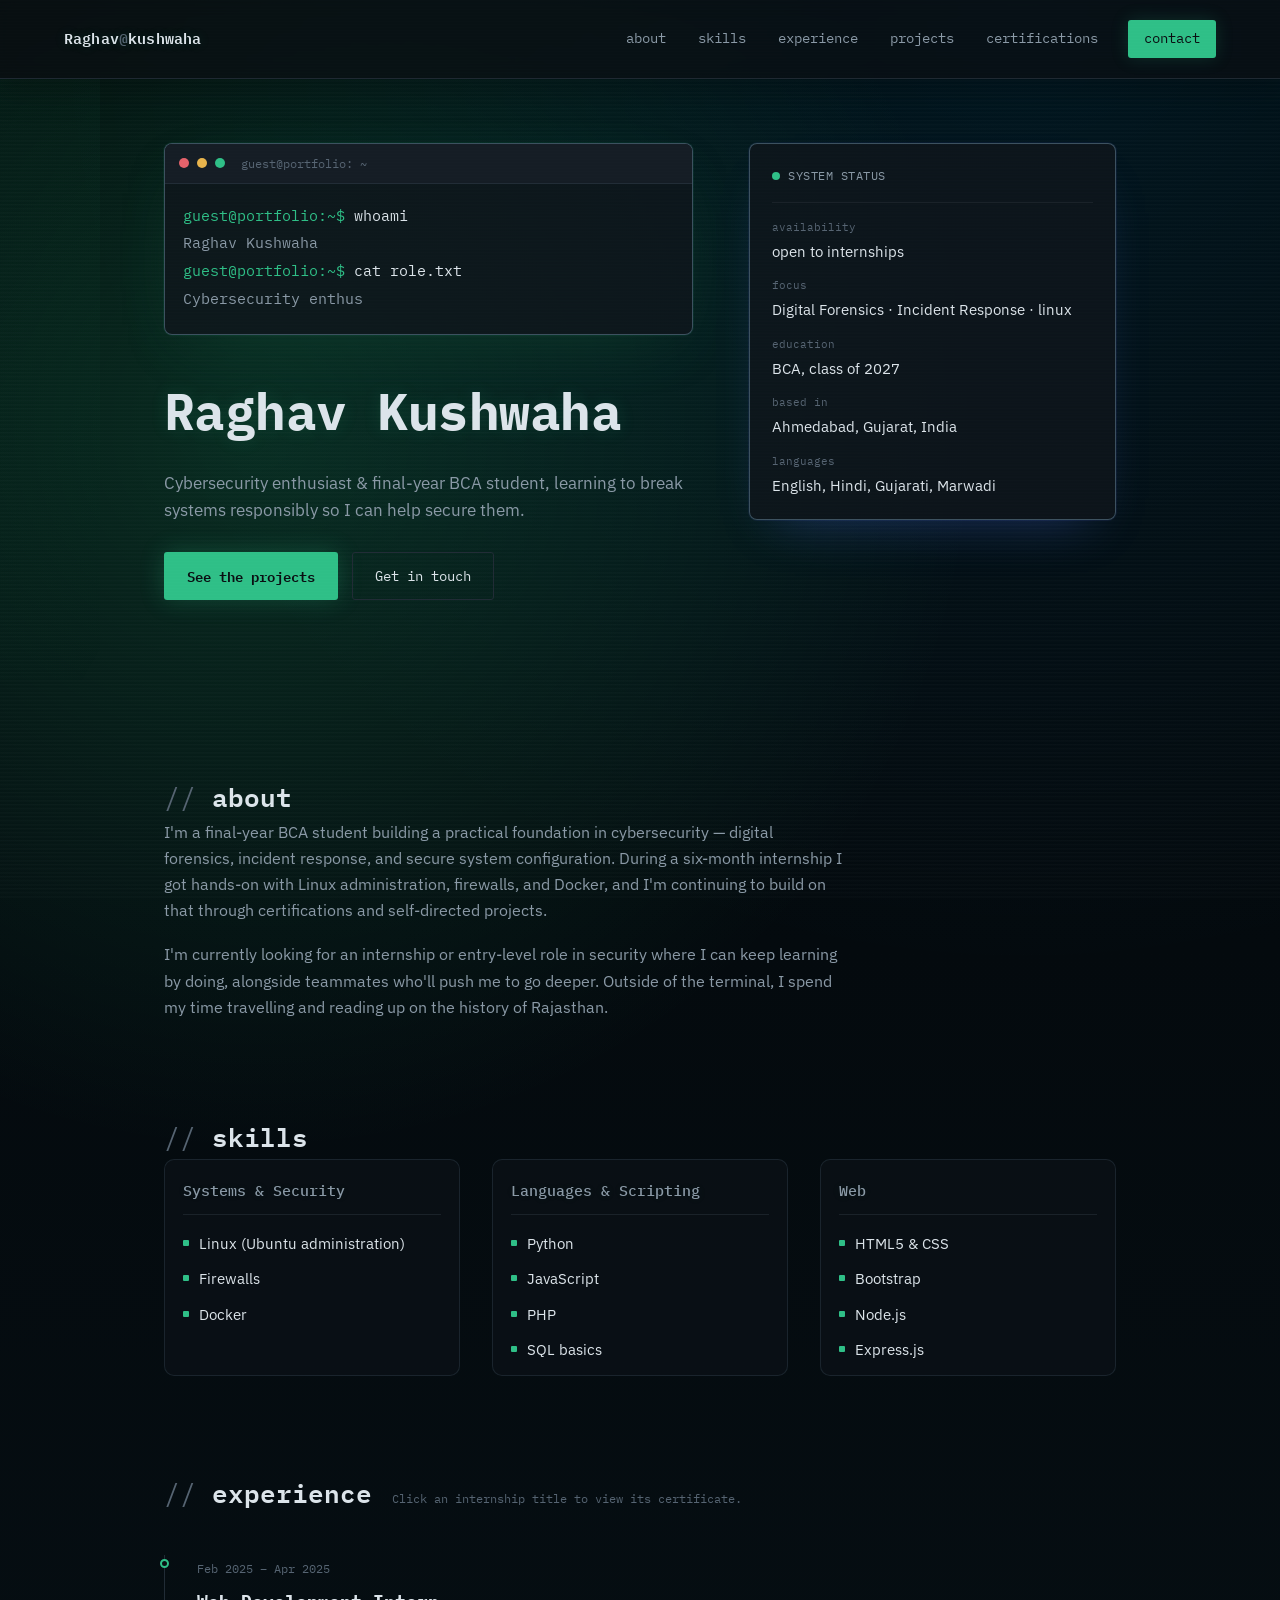
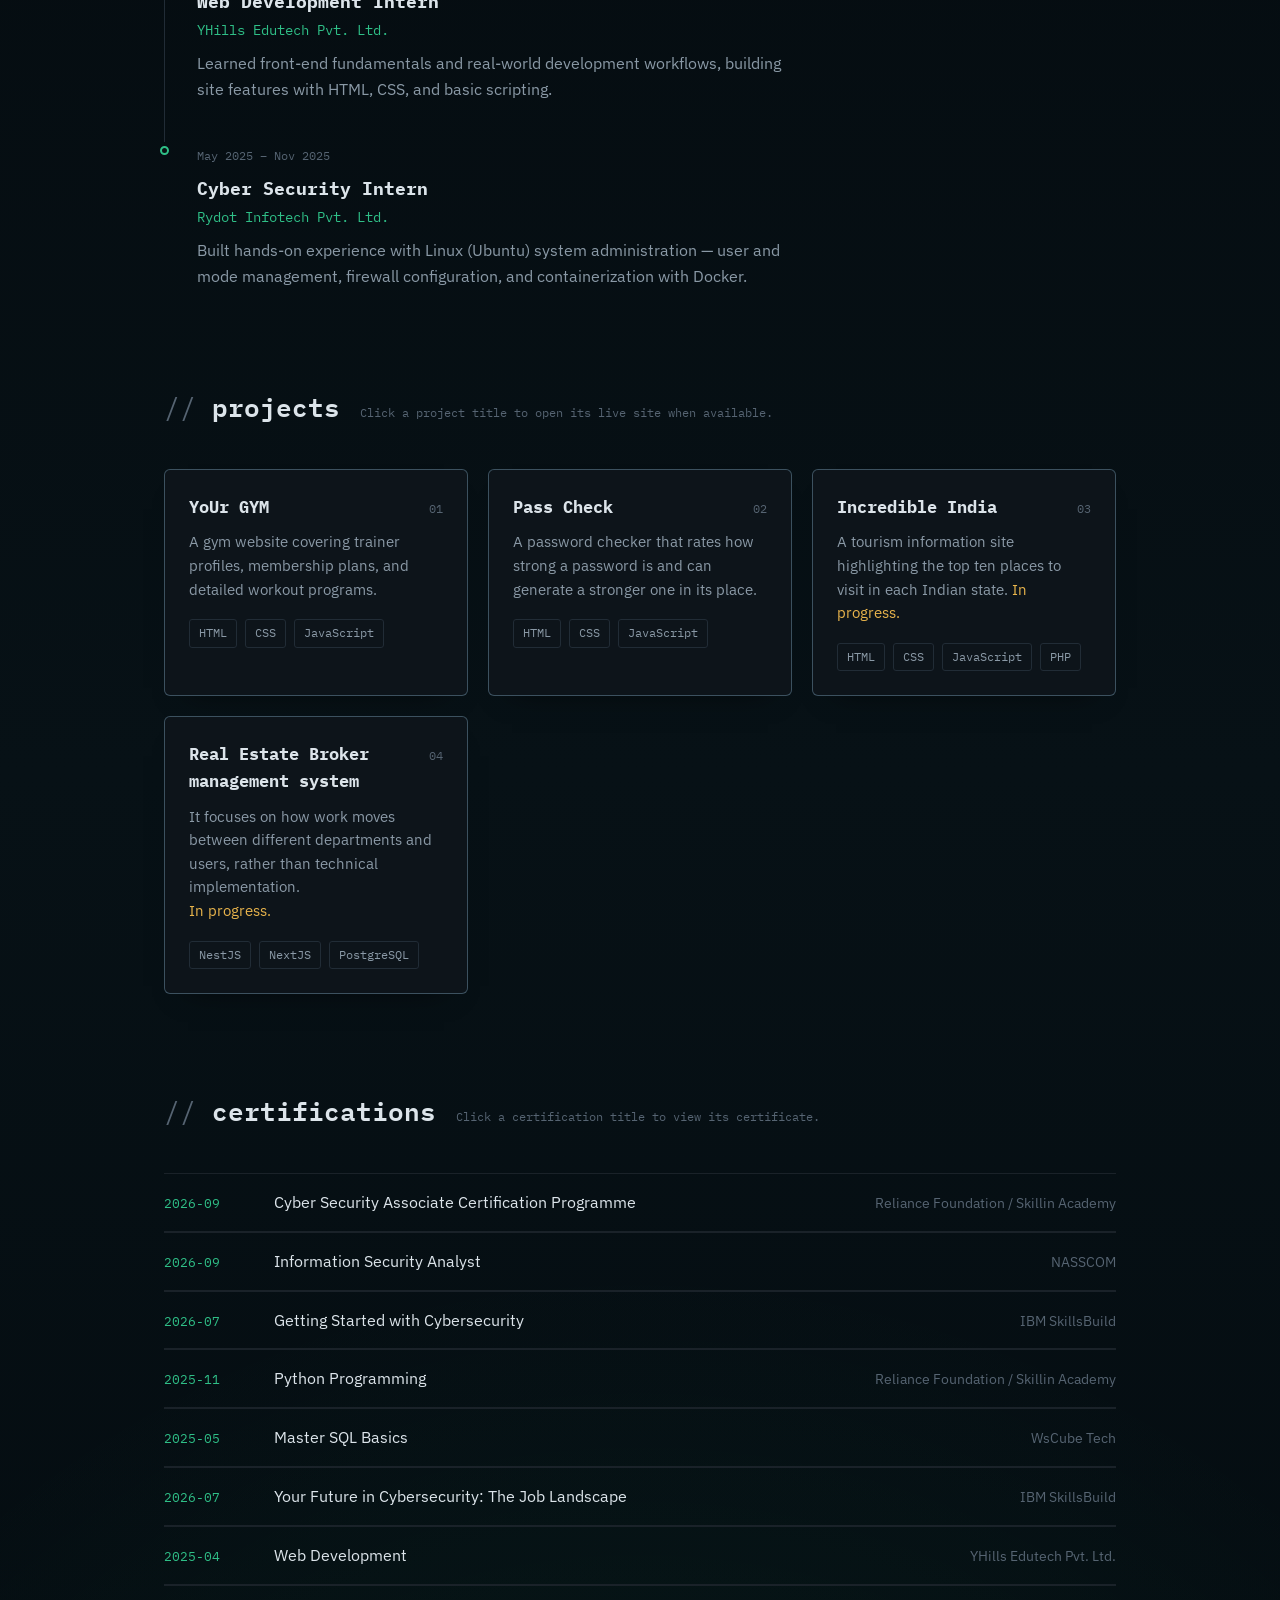
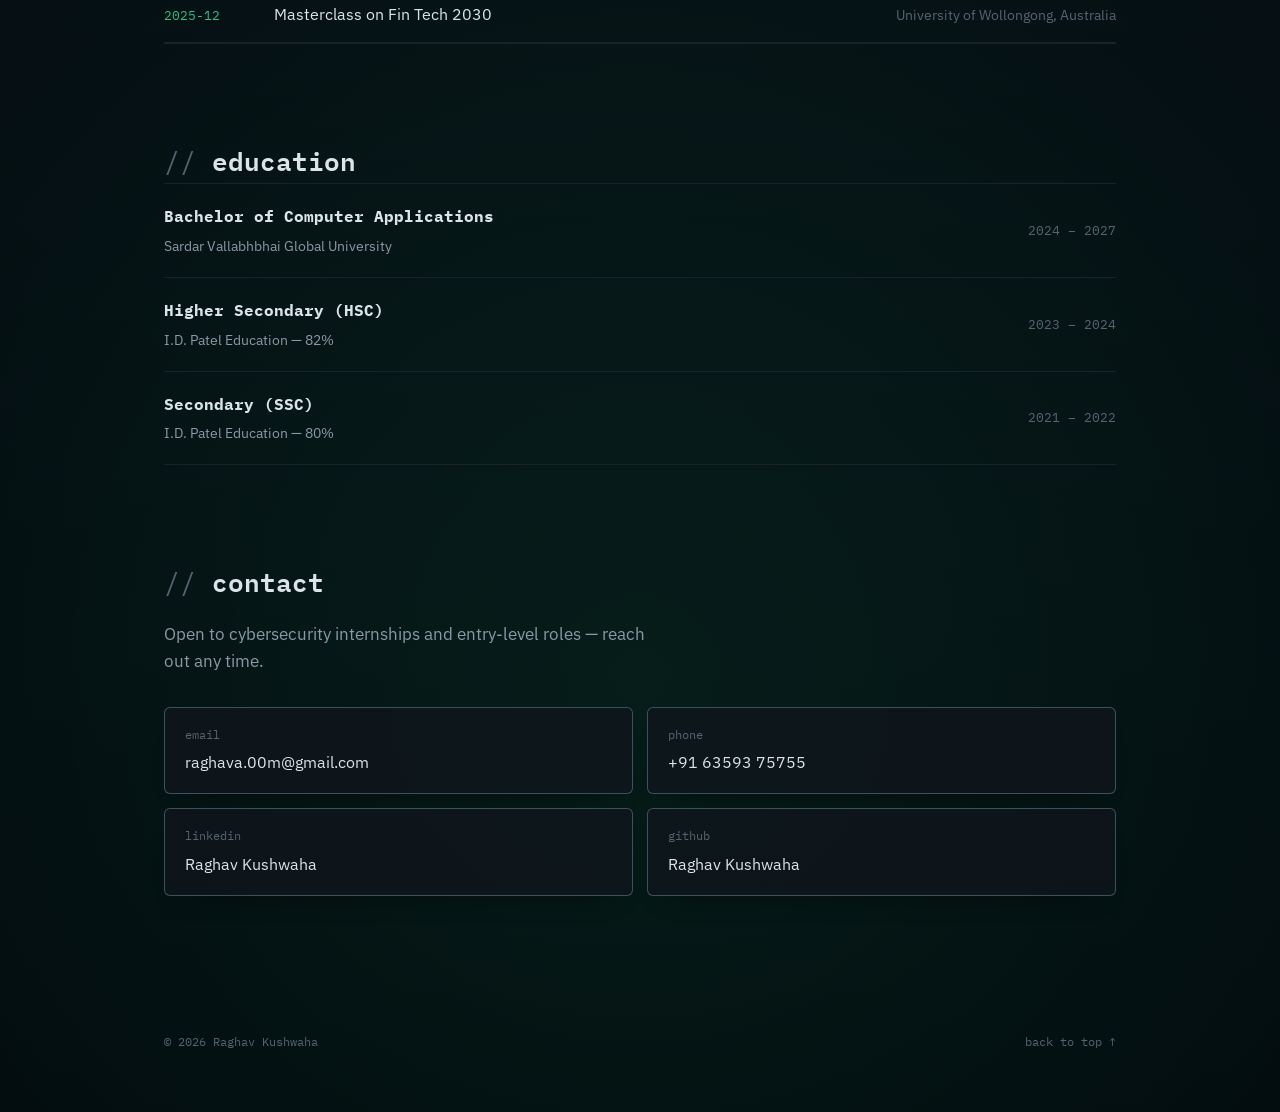
==== commit 44c15f4b: "Added property search feature" ====
--- a/index.html
+++ b/index.html
@@ -93,7 +93,7 @@
             </div>
             <div>
               <dt>languages</dt>
-              <dd>English, Hindi, Gujarati, Rajasthani</dd>
+              <dd>English, Hindi, Gujarati, Marwadi</dd>
             </div>
           </dl>
         </aside>
@@ -151,6 +151,7 @@
     <!-- EXPERIENCE -->
     <section class="section" id="experience">
       <h2 class="section__title"><span class="cmt">// </span>experience</h2>
+      <p class="section__note">Click an internship title to view its certificate.</p>
       <ol class="timeline">
         <li class="timeline__item">
           <div class="timeline__marker"></div>
@@ -175,9 +176,11 @@
       </ol>
     </section>
 
+
     <!-- PROJECTS -->
     <section class="section" id="projects">
       <h2 class="section__title"><span class="cmt">// </span>projects</h2>
+      <p class="section__note">Click a project title to open its live site when available.</p>
       <div class="projects__grid">
 
         <article class="project">
@@ -246,6 +249,7 @@
     <!-- CERTIFICATIONS -->
     <section class="section" id="certs">
       <h2 class="section__title"><span class="cmt">// </span>certifications</h2>
+      <p class="section__note">Click a certification title to view its certificate.</p>
       <div class="log">
         <div class="log__row">
           <span class="log__date">2026-09</span>
--- a/style.css
+++ b/style.css
@@ -191,11 +191,19 @@
 .section:last-of-type{ padding-bottom: 96px; }
 
 .section__title{
+  display: inline;
   font-size: 1.6rem;
   font-weight: 600;
-  margin-bottom: 40px;
   color: var(--text);
 }
+.section__note{
+  display: inline;
+  margin: 0 0 0 16px;
+  color: var(--text-faint);
+  font-family: var(--mono);
+  font-size: 0.75rem;
+}
+.section__title + .section__note + *{ margin-top: 40px; }
 .cmt{ color: var(--text-faint); font-weight: 400; }
 
 /* ============ hero ============ */
